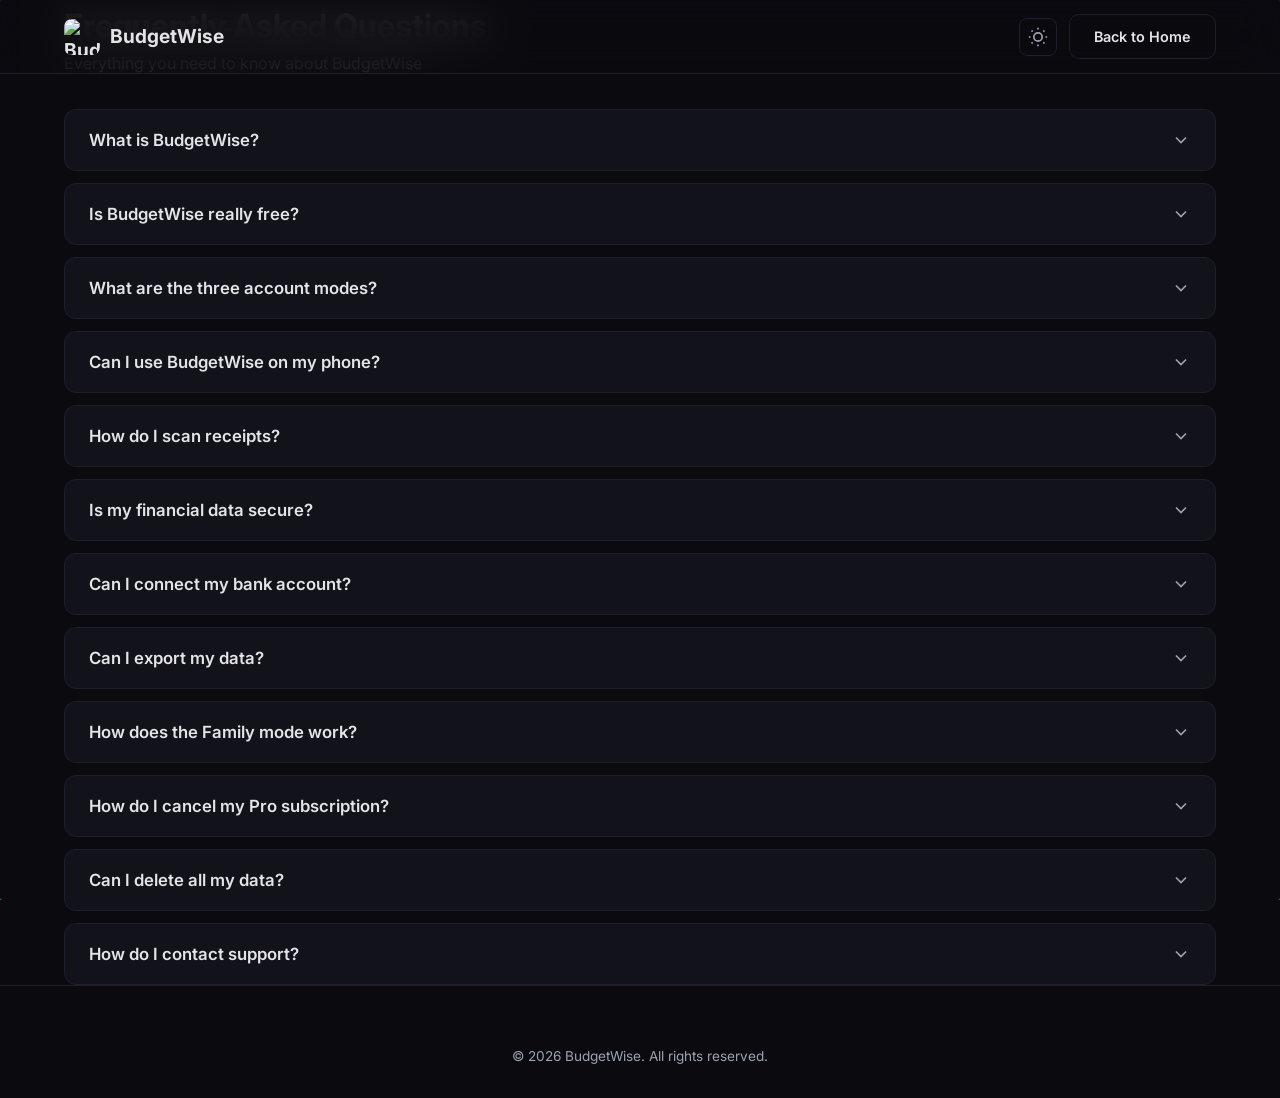
==== faq.html @ 71fa3c22 "Add dark/light theme toggle, particle animation, FAQ page, responsive fixes - Removed screenshot fro" ====
<!DOCTYPE html>
<html lang="en">
<head>
  <meta charset="UTF-8">
  <meta name="viewport" content="width=device-width, initial-scale=1.0">
  <title>BudgetWise - FAQs</title>
  <link rel="preconnect" href="https://fonts.googleapis.com">
  <link rel="preconnect" href="https://fonts.gstatic.com" crossorigin>
  <link href="https://fonts.googleapis.com/css2?family=Inter:wght@400;500;600;700;800&display=swap" rel="stylesheet">
  <link rel="stylesheet" href="style.css">
  <link rel="stylesheet" href="legal.css">
  <link rel="stylesheet" href="faq.css">
  <link rel="icon" type="image/png" href="https://budget-wise-ruby.vercel.app/icons/icon-192.png">
</head>
<body>
  <canvas id="bgCanvas"></canvas>
  <nav class="navbar">
    <div class="container nav-container">
      <a href="index.html" class="logo">
        <img src="https://budget-wise-ruby.vercel.app/icons/icon-192.png" alt="BudgetWise" width="36" height="36">
        <span>BudgetWise</span>
      </a>
      <div class="nav-right">
        <button class="theme-toggle" aria-label="Toggle theme">
          <svg class="icon-sun" width="20" height="20" viewBox="0 0 24 24" fill="none" stroke="currentColor" stroke-width="2"><circle cx="12" cy="12" r="5"/><path d="M12 1v2M12 21v2M4.22 4.22l1.42 1.42M18.36 18.36l1.42 1.42M1 12h2M21 12h2M4.22 19.78l1.42-1.42M18.36 5.64l1.42-1.42"/></svg>
          <svg class="icon-moon" width="20" height="20" viewBox="0 0 24 24" fill="none" stroke="currentColor" stroke-width="2"><path d="M21 12.79A9 9 0 1 1 11.21 3 7 7 0 0 0 21 12.79z"/></svg>
        </button>
        <a href="index.html" class="btn btn-outline nav-cta">Back to Home</a>
      </div>
    </div>
  </nav>

  <main class="legal-page">
    <div class="container">
      <div class="legal-content">
        <h1>Frequently Asked Questions</h1>
        <p class="updated">Everything you need to know about BudgetWise</p>

        <div class="faq-list">
          <div class="faq-item">
            <button class="faq-question">
              <span>What is BudgetWise?</span>
              <svg class="faq-chevron" width="20" height="20" viewBox="0 0 24 24" fill="none" stroke="currentColor" stroke-width="2"><polyline points="6 9 12 15 18 9"/></svg>
            </button>
            <div class="faq-answer">
              <p>BudgetWise is a free budgeting and financial tracking app that helps you manage your money. You can track expenses, set savings goals, scan receipts, get smart financial advice, and much more. It works on any device with a web browser.</p>
            </div>
          </div>

          <div class="faq-item">
            <button class="faq-question">
              <span>Is BudgetWise really free?</span>
              <svg class="faq-chevron" width="20" height="20" viewBox="0 0 24 24" fill="none" stroke="currentColor" stroke-width="2"><polyline points="6 9 12 15 18 9"/></svg>
            </button>
            <div class="faq-answer">
              <p>Yes! The core Personal budgeting features are completely free with no credit card required. This includes expense tracking, savings goals, charts, budget limits, receipt scanning, CSV/PDF export, recurring expenses, smart advice, and more. The Pro plan (R79/month or R659/year) unlocks Business and Family modes.</p>
            </div>
          </div>

          <div class="faq-item">
            <button class="faq-question">
              <span>What are the three account modes?</span>
              <svg class="faq-chevron" width="20" height="20" viewBox="0 0 24 24" fill="none" stroke="currentColor" stroke-width="2"><polyline points="6 9 12 15 18 9"/></svg>
            </button>
            <div class="faq-answer">
              <p><strong>Personal</strong> (free) - Track your everyday expenses, set savings goals, and manage your personal budget.<br>
              <strong>Business</strong> (Pro) - Manage business expenses, create invoices, track clients, and view profit & loss reports.<br>
              <strong>Family</strong> (Pro) - Manage your household budget with family members, allowances, chores & rewards, and shared goals.</p>
            </div>
          </div>

          <div class="faq-item">
            <button class="faq-question">
              <span>Can I use BudgetWise on my phone?</span>
              <svg class="faq-chevron" width="20" height="20" viewBox="0 0 24 24" fill="none" stroke="currentColor" stroke-width="2"><polyline points="6 9 12 15 18 9"/></svg>
            </button>
            <div class="faq-answer">
              <p>Yes! BudgetWise is a Progressive Web App (PWA) that works on any device. You can install it on your phone's home screen for a native app-like experience. It works on Android, iOS, and desktop browsers.</p>
            </div>
          </div>

          <div class="faq-item">
            <button class="faq-question">
              <span>How do I scan receipts?</span>
              <svg class="faq-chevron" width="20" height="20" viewBox="0 0 24 24" fill="none" stroke="currentColor" stroke-width="2"><polyline points="6 9 12 15 18 9"/></svg>
            </button>
            <div class="faq-answer">
              <p>On your dashboard, tap the "Scan" button next to "Add Expense". Take a photo of your receipt or upload an image, and BudgetWise will automatically extract the amount using OCR (optical character recognition) powered by Tesseract.js. You can then confirm and categorize the expense.</p>
            </div>
          </div>

          <div class="faq-item">
            <button class="faq-question">
              <span>Is my financial data secure?</span>
              <svg class="faq-chevron" width="20" height="20" viewBox="0 0 24 24" fill="none" stroke="currentColor" stroke-width="2"><polyline points="6 9 12 15 18 9"/></svg>
            </button>
            <div class="faq-answer">
              <p>Absolutely. Your data is stored securely on Supabase servers with encryption at rest and in transit. We use SSL/TLS encryption, row-level security on all database tables, and secure authentication. We never store your bank login credentials. See our <a href="privacy.html">Privacy Policy</a> for full details.</p>
            </div>
          </div>

          <div class="faq-item">
            <button class="faq-question">
              <span>Can I connect my bank account?</span>
              <svg class="faq-chevron" width="20" height="20" viewBox="0 0 24 24" fill="none" stroke="currentColor" stroke-width="2"><polyline points="6 9 12 15 18 9"/></svg>
            </button>
            <div class="faq-answer">
              <p>Bank linking is currently in beta and available for select regions. We use secure third-party providers (Plaid, Salt Edge) to connect to your bank - we never see or store your bank login details. This feature is being expanded and will be available to more users soon.</p>
            </div>
          </div>

          <div class="faq-item">
            <button class="faq-question">
              <span>Can I export my data?</span>
              <svg class="faq-chevron" width="20" height="20" viewBox="0 0 24 24" fill="none" stroke="currentColor" stroke-width="2"><polyline points="6 9 12 15 18 9"/></svg>
            </button>
            <div class="faq-answer">
              <p>Yes! You can export your expense data as CSV or PDF at any time from the Expenses page. You can also use the backup/restore feature in your Account settings to download a full backup of all your data.</p>
            </div>
          </div>

          <div class="faq-item">
            <button class="faq-question">
              <span>How does the Family mode work?</span>
              <svg class="faq-chevron" width="20" height="20" viewBox="0 0 24 24" fill="none" stroke="currentColor" stroke-width="2"><polyline points="6 9 12 15 18 9"/></svg>
            </button>
            <div class="faq-answer">
              <p>In Family mode, you can add family members (parents, teens, children), set up pocket money/allowances, create chores with rewards, and set shared family savings goals. Family members can be invited to join your family group and track shared spending together.</p>
            </div>
          </div>

          <div class="faq-item">
            <button class="faq-question">
              <span>How do I cancel my Pro subscription?</span>
              <svg class="faq-chevron" width="20" height="20" viewBox="0 0 24 24" fill="none" stroke="currentColor" stroke-width="2"><polyline points="6 9 12 15 18 9"/></svg>
            </button>
            <div class="faq-answer">
              <p>You can cancel your Pro subscription anytime from your Account settings. Your Pro features will remain active until the end of your current billing period. All your data is always yours - you can export it before downgrading.</p>
            </div>
          </div>

          <div class="faq-item">
            <button class="faq-question">
              <span>Can I delete all my data?</span>
              <svg class="faq-chevron" width="20" height="20" viewBox="0 0 24 24" fill="none" stroke="currentColor" stroke-width="2"><polyline points="6 9 12 15 18 9"/></svg>
            </button>
            <div class="faq-answer">
              <p>Yes. Go to Account settings and use the "Delete All My Data" button. This will permanently delete all your expenses, goals, settings, and account data. This action cannot be undone.</p>
            </div>
          </div>

          <div class="faq-item">
            <button class="faq-question">
              <span>How do I contact support?</span>
              <svg class="faq-chevron" width="20" height="20" viewBox="0 0 24 24" fill="none" stroke="currentColor" stroke-width="2"><polyline points="6 9 12 15 18 9"/></svg>
            </button>
            <div class="faq-answer">
              <p>For any questions, issues, or feedback, email us at <a href="mailto:ezechiasmulamba@gmail.com">ezechiasmulamba@gmail.com</a>. We typically respond within 24 hours.</p>
            </div>
          </div>
        </div>
      </div>
    </div>
  </main>

  <footer class="footer">
    <div class="container">
      <div class="footer-bottom" style="border:none;padding:0">
        <p>&copy; 2026 BudgetWise. All rights reserved.</p>
      </div>
    </div>
  </footer>

  <script src="script.js"></script>
  <script>
    document.querySelectorAll('.faq-question').forEach(btn => {
      btn.addEventListener('click', () => {
        const item = btn.parentElement;
        const isOpen = item.classList.contains('open');
        document.querySelectorAll('.faq-item.open').forEach(el => el.classList.remove('open'));
        if (!isOpen) item.classList.add('open');
      });
    });
  </script>
</body>
</html>
---- style.css ----
/* ===== Reset & Variables ===== */
*,*::before,*::after{margin:0;padding:0;box-sizing:border-box}
:root{
  --bg:#0a0a0f;
  --bg-card:#12121a;
  --bg-card-hover:#1a1a2e;
  --text:#e4e4e7;
  --text-muted:#9ca3af;
  --border:#1e1e2e;
  --green:#10b981;
  --blue:#3b82f6;
  --purple:#8b5cf6;
  --gradient:linear-gradient(135deg,#10b981,#3b82f6,#8b5cf6);
  --radius:12px;
  --radius-lg:20px;
  --shadow:0 4px 30px rgba(0,0,0,0.3);
  --navbar-bg:rgba(10,10,15,0.8);
}
/* Light theme */
[data-theme="light"]{
  --bg:#f5f7fa;
  --bg-card:#ffffff;
  --bg-card-hover:#f0f0f5;
  --text:#1a1a2e;
  --text-muted:#4b5563;
  --border:#e2e4e9;
  --shadow:0 4px 30px rgba(0,0,0,0.08);
  --navbar-bg:rgba(245,247,250,0.85);
}
[data-theme="light"] .gradient-text{background:linear-gradient(135deg,#059669,#2563eb,#7c3aed);-webkit-background-clip:text;-webkit-text-fill-color:transparent;background-clip:text;background-size:200% 200%;animation:gradient-shift 4s ease infinite}
[data-theme="light"] .btn-primary{background:linear-gradient(135deg,#059669,#2563eb,#7c3aed);background-size:200% 200%;animation:gradient-shift 4s ease infinite}
[data-theme="light"] .btn-primary:hover{box-shadow:0 8px 30px rgba(5,150,105,0.3)}
[data-theme="light"] .badge{background:rgba(5,150,105,0.1);color:#059669;border-color:rgba(5,150,105,0.2)}
[data-theme="light"] .hero-bg-glow{background:radial-gradient(circle,rgba(5,150,105,0.08),transparent 70%)}
[data-theme="light"] .feature-card{box-shadow:0 2px 12px rgba(0,0,0,0.04)}
[data-theme="light"] .pricing-card{box-shadow:0 2px 12px rgba(0,0,0,0.04)}
[data-theme="light"] .account-card{box-shadow:0 2px 12px rgba(0,0,0,0.04)}
[data-theme="light"] .phone-mockup,[data-theme="light"] .desktop-mockup{border-color:#d1d5db;box-shadow:0 20px 60px rgba(0,0,0,0.12)}

/* Canvas particles */
#bgCanvas{position:fixed;inset:0;z-index:0;pointer-events:none}

html{scroll-behavior:smooth;scroll-padding-top:80px}
body{font-family:'Inter',system-ui,-apple-system,sans-serif;background:var(--bg);color:var(--text);line-height:1.6;overflow-x:hidden;transition:background 0.3s,color 0.3s}
section,nav,footer,.navbar{position:relative;z-index:1}
img{max-width:100%;display:block}
a{text-decoration:none;color:inherit}
ul{list-style:none}
.container{max-width:1200px;margin:0 auto;padding:0 24px}

/* ===== Animations ===== */
.animate-up{opacity:0;transform:translateY(40px);transition:opacity 0.7s ease,transform 0.7s ease}
.animate-up.visible{opacity:1;transform:translateY(0)}
.delay-1{transition-delay:0.15s}
.delay-2{transition-delay:0.3s}

@keyframes float{0%,100%{transform:translateY(0)}50%{transform:translateY(-12px)}}
@keyframes pulse-glow{0%,100%{opacity:0.4}50%{opacity:0.7}}
@keyframes gradient-shift{0%{background-position:0% 50%}50%{background-position:100% 50%}100%{background-position:0% 50%}}

/* ===== Common ===== */
.gradient-text{background:var(--gradient);-webkit-background-clip:text;-webkit-text-fill-color:transparent;background-clip:text;background-size:200% 200%;animation:gradient-shift 4s ease infinite}
.badge{display:inline-block;padding:6px 16px;border-radius:50px;font-size:0.85rem;font-weight:600;background:rgba(16,185,129,0.12);color:var(--green);border:1px solid rgba(16,185,129,0.2);margin-bottom:16px}
.section-header{text-align:center;max-width:640px;margin:0 auto 60px}
.section-header h2{font-size:clamp(1.8rem,4vw,2.8rem);font-weight:800;margin-bottom:12px}
.section-header p{color:var(--text-muted);font-size:1.05rem}

.btn{display:inline-flex;align-items:center;justify-content:center;gap:8px;padding:12px 28px;border-radius:10px;font-weight:600;font-size:0.95rem;cursor:pointer;transition:all 0.3s ease;border:none}
.btn-primary{background:var(--gradient);color:#fff;background-size:200% 200%;animation:gradient-shift 4s ease infinite}
.btn-primary:hover{transform:translateY(-2px);box-shadow:0 8px 30px rgba(16,185,129,0.3)}
.btn-outline{border:1.5px solid var(--border);color:var(--text);background:transparent}
.btn-outline:hover{border-color:var(--green);color:var(--green);transform:translateY(-2px)}
.btn-lg{padding:16px 36px;font-size:1.05rem;border-radius:12px}
.btn-block{width:100%;text-align:center}

/* ===== Navbar ===== */
.navbar{position:fixed;top:0;left:0;right:0;z-index:100;background:var(--navbar-bg);backdrop-filter:blur(20px);border-bottom:1px solid var(--border);padding:14px 0;transition:all 0.3s}
.nav-container{display:flex;align-items:center;justify-content:space-between}
.logo{display:flex;align-items:center;gap:10px;font-size:1.2rem;font-weight:700}
.logo img{border-radius:8px}
.nav-links{display:flex;gap:32px}
.nav-links a{color:var(--text-muted);font-weight:500;font-size:0.95rem;transition:color 0.3s}
.nav-links a:hover{color:var(--text)}
.nav-cta{padding:10px 24px;font-size:0.9rem}
.nav-right{display:flex;align-items:center;gap:12px}
.theme-toggle{background:none;border:1.5px solid var(--border);border-radius:8px;width:38px;height:38px;display:flex;align-items:center;justify-content:center;cursor:pointer;color:var(--text-muted);transition:all 0.3s}
.theme-toggle:hover{border-color:var(--green);color:var(--green)}
.icon-moon{display:none}
[data-theme="light"] .icon-sun{display:none}
[data-theme="light"] .icon-moon{display:block}
.mobile-menu-btn{display:none;background:none;border:none;cursor:pointer;flex-direction:column;gap:5px;padding:4px}
.mobile-menu-btn span{display:block;width:24px;height:2px;background:var(--text);border-radius:2px;transition:all 0.3s}

/* ===== Hero ===== */
.hero{min-height:100vh;display:flex;align-items:center;padding:120px 0 80px;position:relative;overflow:hidden}
.hero-bg-glow{position:absolute;width:600px;height:600px;border-radius:50%;background:radial-gradient(circle,rgba(16,185,129,0.12),transparent 70%);top:-100px;right:-100px;animation:pulse-glow 5s ease infinite;pointer-events:none}
.hero-container{text-align:center;max-width:720px;margin:0 auto}
.hero-text h1{font-size:clamp(2.2rem,5vw,3.6rem);font-weight:800;line-height:1.15;margin-bottom:20px}
.hero-text p{color:var(--text-muted);font-size:1.1rem;margin-bottom:32px;max-width:560px;margin-left:auto;margin-right:auto}
.hero-actions{display:flex;gap:16px;margin-bottom:48px;flex-wrap:wrap;justify-content:center}
.hero-stats{display:flex;gap:40px;justify-content:center}
.hero-stats .stat{display:flex;flex-direction:column}
.hero-stats strong{font-size:1.5rem;background:var(--gradient);-webkit-background-clip:text;-webkit-text-fill-color:transparent;background-clip:text}
.hero-stats span{font-size:0.85rem;color:var(--text-muted)}

/* Phone mockup */
.phone-mockup{width:280px;border-radius:32px;overflow:hidden;border:3px solid var(--border);box-shadow:0 20px 60px rgba(0,0,0,0.5);animation:float 6s ease-in-out infinite;background:var(--bg-card)}
.phone-mockup img{width:100%;display:block}

/* ===== Features ===== */
.features{padding:100px 0;position:relative}
.features-grid{display:grid;grid-template-columns:repeat(3,1fr);gap:24px}
.feature-card{background:var(--bg-card);border:1px solid var(--border);border-radius:var(--radius-lg);padding:32px;transition:all 0.4s ease}
.feature-card:hover{transform:translateY(-6px);border-color:rgba(16,185,129,0.3);box-shadow:0 12px 40px rgba(0,0,0,0.3)}
.feature-icon{width:48px;height:48px;border-radius:12px;display:flex;align-items:center;justify-content:center;margin-bottom:20px}
.feature-card h3{font-size:1.15rem;font-weight:700;margin-bottom:8px}
.feature-card p{color:var(--text-muted);font-size:0.9rem;line-height:1.6}

/* ===== Account Modes ===== */
.accounts{padding:100px 0;background:linear-gradient(180deg,transparent,rgba(16,185,129,0.03),transparent)}
.accounts-grid{display:grid;grid-template-columns:repeat(3,1fr);gap:24px}
.account-card{background:var(--bg-card);border:1px solid var(--border);border-radius:var(--radius-lg);padding:36px;transition:all 0.4s ease}
.account-card:hover{transform:translateY(-6px);box-shadow:var(--shadow)}
.account-badge{display:inline-block;padding:4px 14px;border-radius:50px;font-size:0.8rem;font-weight:700;color:#fff;margin-bottom:16px}
.personal-bg{background:var(--green)}
.business-bg{background:var(--blue)}
.family-bg{background:var(--purple)}
.account-card.personal:hover{border-color:rgba(16,185,129,0.4)}
.account-card.business:hover{border-color:rgba(59,130,246,0.4)}
.account-card.family:hover{border-color:rgba(139,92,246,0.4)}
.account-card h3{font-size:1.3rem;font-weight:700;margin-bottom:8px}
.account-card>p{color:var(--text-muted);font-size:0.9rem;margin-bottom:20px}
.account-card ul{display:flex;flex-direction:column;gap:10px}
.account-card li{color:var(--text-muted);font-size:0.9rem;padding-left:24px;position:relative}
.account-card li::before{content:'';position:absolute;left:0;top:6px;width:8px;height:8px;border-radius:50%}
.account-card.personal li::before{background:var(--green)}
.account-card.business li::before{background:var(--blue)}
.account-card.family li::before{background:var(--purple)}

/* ===== Screenshots ===== */
.screenshots{padding:100px 0}
.screenshots-duo{display:flex;align-items:center;justify-content:center;gap:60px}
.screenshot-phone,.screenshot-desktop{text-align:center}
.screenshot-phone p,.screenshot-desktop p{margin-top:16px;font-weight:600;color:var(--text-muted);font-size:1.05rem}
.screenshot-phone .phone-mockup{width:220px}
.desktop-mockup{border-radius:12px;overflow:hidden;border:3px solid var(--border);box-shadow:0 20px 60px rgba(0,0,0,0.5);background:var(--bg-card);max-width:680px;animation:float 6s ease-in-out infinite;animation-delay:1s}
.desktop-mockup img{width:100%;display:block}

/* ===== Pricing ===== */
.pricing{padding:100px 0;background:linear-gradient(180deg,transparent,rgba(139,92,246,0.03),transparent)}
.pricing-grid{display:grid;grid-template-columns:repeat(3,1fr);gap:24px;align-items:start}
.pricing-card{background:var(--bg-card);border:1px solid var(--border);border-radius:var(--radius-lg);padding:36px;transition:all 0.4s ease;position:relative}
.pricing-card:hover{transform:translateY(-6px);box-shadow:var(--shadow)}
.pricing-card.featured{border-color:rgba(16,185,129,0.4);background:linear-gradient(135deg,rgba(16,185,129,0.06),rgba(59,130,246,0.06))}
.popular-tag{position:absolute;top:-12px;left:50%;transform:translateX(-50%);background:var(--gradient);color:#fff;padding:4px 20px;border-radius:50px;font-size:0.8rem;font-weight:700;background-size:200% 200%;animation:gradient-shift 4s ease infinite}
.pricing-header{margin-bottom:28px}
.pricing-header h3{font-size:1.3rem;font-weight:700;margin-bottom:8px}
.price{font-size:2.8rem;font-weight:800;margin-bottom:4px}
.price span{font-size:1rem;font-weight:500;color:var(--text-muted)}
.pricing-header p{color:var(--text-muted);font-size:0.9rem}
.pricing-card ul{display:flex;flex-direction:column;gap:12px;margin-bottom:28px}
.pricing-card li.included{padding-left:28px;position:relative;color:var(--text-muted);font-size:0.9rem}
.pricing-card li.included::before{content:'✓';position:absolute;left:0;color:var(--green);font-weight:700}

/* ===== CTA ===== */
.cta{padding:100px 0}
.cta-content{text-align:center;max-width:600px;margin:0 auto;padding:60px 40px;background:var(--bg-card);border:1px solid var(--border);border-radius:var(--radius-lg);position:relative;overflow:hidden}
.cta-content::before{content:'';position:absolute;top:-50%;left:-50%;width:200%;height:200%;background:radial-gradient(circle at center,rgba(16,185,129,0.06),transparent 50%);pointer-events:none}
.cta-content h2{font-size:clamp(1.6rem,3vw,2.2rem);font-weight:800;margin-bottom:12px}
.cta-content p{color:var(--text-muted);margin-bottom:28px;font-size:1.05rem}

/* ===== Footer ===== */
.footer{padding:60px 0 30px;border-top:1px solid var(--border)}
.footer-grid{display:grid;grid-template-columns:2fr 1fr 1fr 1fr;gap:40px;margin-bottom:40px}
.footer-brand p{color:var(--text-muted);margin-top:12px;font-size:0.9rem;max-width:280px}
.footer-links{display:flex;flex-direction:column;gap:10px}
.footer-links h4{font-weight:700;margin-bottom:4px;font-size:0.95rem}
.footer-links a{color:var(--text-muted);font-size:0.9rem;transition:color 0.3s}
.footer-links a:hover{color:var(--green)}
.footer-bottom{text-align:center;padding-top:24px;border-top:1px solid var(--border);color:var(--text-muted);font-size:0.85rem}

/* ===== Mobile ===== */
@media(max-width:968px){
  .nav-links{display:none}
  .nav-cta{display:none}
  .mobile-menu-btn{display:flex}
  .nav-links.active{display:flex;flex-direction:column;position:absolute;top:100%;left:0;right:0;background:var(--bg);padding:24px;gap:20px;border-bottom:1px solid var(--border)}
  .nav-links.active+.nav-cta,.nav-links.active~.nav-cta{display:inline-flex;position:absolute;top:calc(100% + 140px);right:24px}

  .hero-text p{max-width:100%}

  .features-grid{grid-template-columns:1fr 1fr}
  .accounts-grid{grid-template-columns:1fr}
  .pricing-grid{grid-template-columns:1fr}
  .footer-grid{grid-template-columns:1fr 1fr}
}
@media(max-width:640px){
  .features-grid{grid-template-columns:1fr}
  .hero-stats{gap:24px}
  .footer-grid{grid-template-columns:1fr}
  .screenshots-duo{flex-direction:column;gap:40px}
  .desktop-mockup{max-width:100%}
  .phone-mockup{width:240px}
}
---- faq.css ----
/* FAQ accordion */
.faq-list{display:flex;flex-direction:column;gap:12px;margin-top:32px}
.faq-item{background:var(--bg-card);border:1px solid var(--border);border-radius:12px;overflow:hidden;transition:all 0.3s}
.faq-item:hover{border-color:rgba(16,185,129,0.3)}
.faq-question{width:100%;display:flex;align-items:center;justify-content:space-between;padding:20px 24px;background:none;border:none;color:var(--text);font-size:1.05rem;font-weight:600;cursor:pointer;text-align:left;font-family:inherit;gap:16px}
.faq-chevron{flex-shrink:0;transition:transform 0.3s;color:var(--text-muted)}
.faq-item.open .faq-chevron{transform:rotate(180deg);color:var(--green)}
.faq-answer{max-height:0;overflow:hidden;transition:max-height 0.4s ease,padding 0.3s ease}
.faq-item.open .faq-answer{max-height:300px;padding:0 24px 20px}
.faq-answer p{color:var(--text-muted);line-height:1.7;font-size:0.95rem}
.faq-answer a{color:var(--green)}
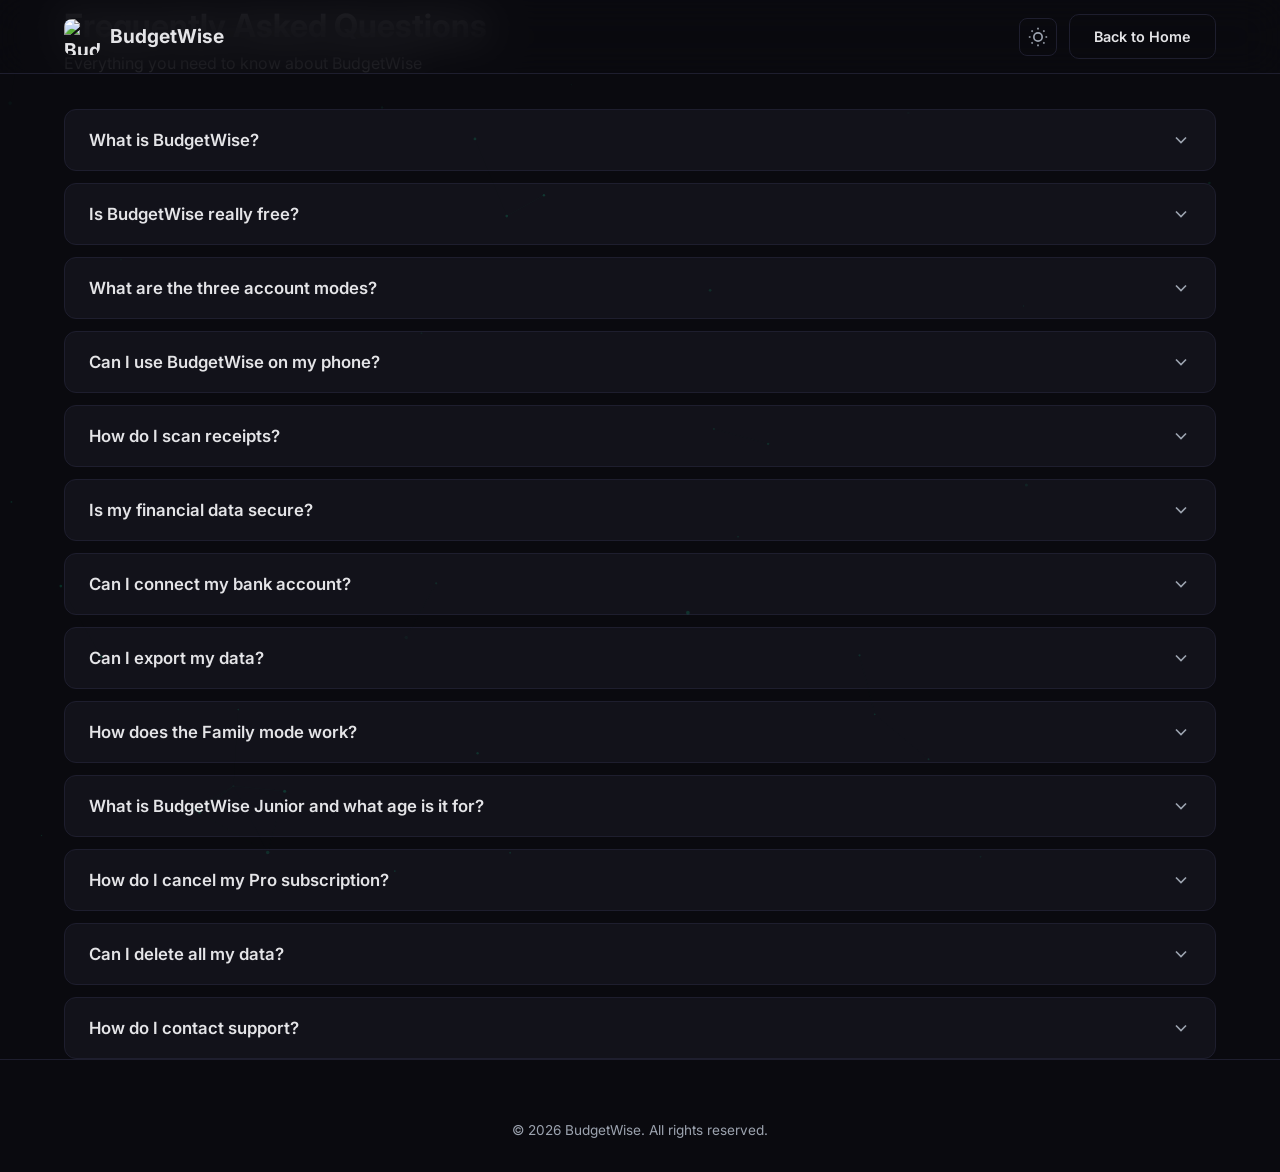
==== commit a81f7e0b: "feat(seo,aeo): structured data, crawl files, and factual corrections SEO foundations, none of which " ====
--- a/faq.html
+++ b/faq.html
@@ -3,21 +3,155 @@
 <head>
   <meta charset="UTF-8">
   <meta name="viewport" content="width=device-width, initial-scale=1.0">
-  <title>BudgetWise - FAQs</title>
+  <title>BudgetWise FAQs — Pricing, Features, Security & Junior</title>
+  <meta name="description" content="Answers to common questions about BudgetWise: what it costs, how your data is secured, which banks are supported, and how BudgetWise Junior works for kids aged 7–17.">
+  <link rel="canonical" href="https://budgetwise-website.vercel.app/faq.html">
+  <meta name="theme-color" content="#10b981">
+  <meta name="robots" content="index, follow, max-image-preview:large">
+  <meta name="author" content="BudgetWise">
+
+  <!-- Open Graph -->
+  <meta property="og:type" content="website">
+  <meta property="og:site_name" content="BudgetWise">
+  <meta property="og:locale" content="en_ZA">
+  <meta property="og:url" content="https://budgetwise-website.vercel.app/faq.html">
+  <meta property="og:title" content="BudgetWise FAQs — Pricing, Features, Security & Junior">
+  <meta property="og:description" content="Answers to common questions about BudgetWise: what it costs, how your data is secured, which banks are supported, and how BudgetWise Junior works for kids aged 7–17.">
+  <meta property="og:image" content="https://budgetwise-website.vercel.app/assets/desktop-personal.png">
+  <meta property="og:image:alt" content="The BudgetWise dashboard showing spending charts and savings goals">
+
+  <!-- Twitter -->
+  <meta name="twitter:card" content="summary_large_image">
+  <meta name="twitter:title" content="BudgetWise FAQs — Pricing, Features, Security & Junior">
+  <meta name="twitter:description" content="Answers to common questions about BudgetWise: what it costs, how your data is secured, which banks are supported, and how BudgetWise Junior works for kids aged 7–17.">
+  <meta name="twitter:image" content="https://budgetwise-website.vercel.app/assets/desktop-personal.png">
+
   <link rel="preconnect" href="https://fonts.googleapis.com">
   <link rel="preconnect" href="https://fonts.gstatic.com" crossorigin>
   <link href="https://fonts.googleapis.com/css2?family=Inter:wght@400;500;600;700;800&display=swap" rel="stylesheet">
   <link rel="stylesheet" href="style.css">
   <link rel="stylesheet" href="legal.css">
   <link rel="stylesheet" href="faq.css">
-  <link rel="icon" type="image/png" href="https://budget-wise-ruby.vercel.app/icons/icon-192.png">
+  <link rel="icon" type="image/png" href="https://budget-wise-react.vercel.app/icons/icon-192.png">
+<script type="application/ld+json">
+{
+  "@context": "https://schema.org",
+  "@type": "FAQPage",
+  "mainEntity": [
+    {
+      "@type": "Question",
+      "name": "What is BudgetWise?",
+      "acceptedAnswer": {
+        "@type": "Answer",
+        "text": "BudgetWise is a free budgeting and financial tracking app that helps you manage your money. You can track expenses, set savings goals, scan receipts, get smart financial advice, and much more. It works on any device with a web browser."
+      }
+    },
+    {
+      "@type": "Question",
+      "name": "Is BudgetWise really free?",
+      "acceptedAnswer": {
+        "@type": "Answer",
+        "text": "Yes — and right now everything is free. While BudgetWise is in pre-launch we are not charging for anything, so Business mode, Family mode and BudgetWise Junior are all included at no cost and no card is required. We plan to introduce Pro plans (indicatively R79/month or R659/year) when we go live, and we will give you clear notice before any charging begins."
+      }
+    },
+    {
+      "@type": "Question",
+      "name": "What are the three account modes?",
+      "acceptedAnswer": {
+        "@type": "Answer",
+        "text": "Personal (free) - Track your everyday expenses, set savings goals, and manage your personal budget. Business (Pro) - Manage business expenses, create invoices, track clients, and view profit & loss reports. Family (Pro) - Manage your household budget with family members, allowances, chores & rewards, and shared goals."
+      }
+    },
+    {
+      "@type": "Question",
+      "name": "Can I use BudgetWise on my phone?",
+      "acceptedAnswer": {
+        "@type": "Answer",
+        "text": "Yes! BudgetWise is a Progressive Web App (PWA) that works on any device. You can install it on your phone's home screen for a native app-like experience. It works on Android, iOS, and desktop browsers."
+      }
+    },
+    {
+      "@type": "Question",
+      "name": "How do I scan receipts?",
+      "acceptedAnswer": {
+        "@type": "Answer",
+        "text": "On your dashboard, tap the \"Scan\" button next to \"Add Expense\". Take a photo of your receipt or upload an image, and BudgetWise will automatically extract the amount using OCR (optical character recognition) powered by Tesseract.js. You can then confirm and categorize the expense."
+      }
+    },
+    {
+      "@type": "Question",
+      "name": "Is my financial data secure?",
+      "acceptedAnswer": {
+        "@type": "Answer",
+        "text": "Absolutely. Your data is stored securely on Supabase servers with encryption at rest and in transit. We use SSL/TLS encryption, row-level security on all database tables, and secure authentication. We never store your bank login credentials. See our Privacy Policy for full details."
+      }
+    },
+    {
+      "@type": "Question",
+      "name": "Can I connect my bank account?",
+      "acceptedAnswer": {
+        "@type": "Answer",
+        "text": "Not yet. Automatic bank syncing is still in development, so for now you add your accounts and card balances manually. When it launches it will run through a licensed open-banking provider, and we will never see or store your online banking username or password."
+      }
+    },
+    {
+      "@type": "Question",
+      "name": "Can I export my data?",
+      "acceptedAnswer": {
+        "@type": "Answer",
+        "text": "Yes! You can export your expense data as CSV or PDF at any time from the Expenses page. You can also use the backup/restore feature in your Account settings to download a full backup of all your data."
+      }
+    },
+    {
+      "@type": "Question",
+      "name": "How does the Family mode work?",
+      "acceptedAnswer": {
+        "@type": "Answer",
+        "text": "In Family mode, you can add family members (parents, teens, children), set up pocket money/allowances, create chores with rewards, and set shared family savings goals. Family members can be invited to join your family group and track shared spending together."
+      }
+    },
+    {
+      "@type": "Question",
+      "name": "What is BudgetWise Junior and what age is it for?",
+      "acceptedAnswer": {
+        "@type": "Answer",
+        "text": "BudgetWise Junior teaches children to manage money inside your Family account. It covers ages 7 to 17, with lessons grouped into age brackets (7–9, 10–12, 13–15 and 16–17) so the content suits your child. Kids get chores with rewards, a Save / Spend / Give split, short money lessons, and can propose savings goals or ask you for money — which you approve, adjust or decline. A child never creates their own account: you set up their profile and they sign in with a 4-digit PIN, seeing only their own view and never your accounts or expenses."
+      }
+    },
+    {
+      "@type": "Question",
+      "name": "How do I cancel my Pro subscription?",
+      "acceptedAnswer": {
+        "@type": "Answer",
+        "text": "There is nothing to cancel at the moment — no subscriptions are being sold and nobody is being charged. Once paid plans launch you will be able to cancel anytime from your Account settings, and your data is always yours to export."
+      }
+    },
+    {
+      "@type": "Question",
+      "name": "Can I delete all my data?",
+      "acceptedAnswer": {
+        "@type": "Answer",
+        "text": "Yes. Go to Account settings and use the \"Delete All My Data\" button. This will permanently delete all your expenses, goals, settings, and account data. This action cannot be undone."
+      }
+    },
+    {
+      "@type": "Question",
+      "name": "How do I contact support?",
+      "acceptedAnswer": {
+        "@type": "Answer",
+        "text": "For any questions, issues, or feedback, email us at ezechiasmulamba@gmail.com . We typically respond within 24 hours."
+      }
+    }
+  ]
+}
+</script>
 </head>
 <body>
   <canvas id="bgCanvas"></canvas>
   <nav class="navbar">
     <div class="container nav-container">
       <a href="index.html" class="logo">
-        <img src="https://budget-wise-ruby.vercel.app/icons/icon-192.png" alt="BudgetWise" width="36" height="36">
+        <img src="https://budget-wise-react.vercel.app/icons/icon-192.png" alt="BudgetWise" width="36" height="36">
         <span>BudgetWise</span>
       </a>
       <div class="nav-right">
@@ -53,7 +187,7 @@
               <svg class="faq-chevron" width="20" height="20" viewBox="0 0 24 24" fill="none" stroke="currentColor" stroke-width="2"><polyline points="6 9 12 15 18 9"/></svg>
             </button>
             <div class="faq-answer">
-              <p>Yes! The core Personal budgeting features are completely free with no credit card required. This includes expense tracking, savings goals, charts, budget limits, receipt scanning, CSV/PDF export, recurring expenses, smart advice, and more. The Pro plan (R79/month or R659/year) unlocks Business and Family modes.</p>
+              <p>Yes — and right now <strong>everything</strong> is free. While BudgetWise is in pre-launch we are not charging for anything, so Business mode, Family mode and BudgetWise Junior are all included at no cost and no card is required. We plan to introduce Pro plans (indicatively R79/month or R659/year) when we go live, and we will give you clear notice before any charging begins.</p>
             </div>
           </div>
 
@@ -105,7 +239,7 @@
               <svg class="faq-chevron" width="20" height="20" viewBox="0 0 24 24" fill="none" stroke="currentColor" stroke-width="2"><polyline points="6 9 12 15 18 9"/></svg>
             </button>
             <div class="faq-answer">
-              <p>Bank linking is currently in beta and available for select regions. We use secure third-party providers (Plaid, Salt Edge) to connect to your bank - we never see or store your bank login details. This feature is being expanded and will be available to more users soon.</p>
+              <p>Not yet. Automatic bank syncing is still in development, so for now you add your accounts and card balances manually. When it launches it will run through a licensed open-banking provider, and we will never see or store your online banking username or password.</p>
             </div>
           </div>
 
@@ -128,6 +262,15 @@
               <p>In Family mode, you can add family members (parents, teens, children), set up pocket money/allowances, create chores with rewards, and set shared family savings goals. Family members can be invited to join your family group and track shared spending together.</p>
             </div>
           </div>
+          <div class="faq-item">
+            <button class="faq-question">
+              <span>What is BudgetWise Junior and what age is it for?</span>
+              <svg class="faq-chevron" width="20" height="20" viewBox="0 0 24 24" fill="none" stroke="currentColor" stroke-width="2"><polyline points="6 9 12 15 18 9"/></svg>
+            </button>
+            <div class="faq-answer">
+              <p>BudgetWise Junior teaches children to manage money inside your Family account. It covers ages 7 to 17, with lessons grouped into age brackets (7&ndash;9, 10&ndash;12, 13&ndash;15 and 16&ndash;17) so the content suits your child. Kids get chores with rewards, a Save / Spend / Give split, short money lessons, and can propose savings goals or ask you for money &mdash; which you approve, adjust or decline. A child never creates their own account: you set up their profile and they sign in with a 4-digit PIN, seeing only their own view and never your accounts or expenses.</p>
+            </div>
+          </div>
 
           <div class="faq-item">
             <button class="faq-question">
@@ -135,7 +278,7 @@
               <svg class="faq-chevron" width="20" height="20" viewBox="0 0 24 24" fill="none" stroke="currentColor" stroke-width="2"><polyline points="6 9 12 15 18 9"/></svg>
             </button>
             <div class="faq-answer">
-              <p>You can cancel your Pro subscription anytime from your Account settings. Your Pro features will remain active until the end of your current billing period. All your data is always yours - you can export it before downgrading.</p>
+              <p>There is nothing to cancel at the moment — no subscriptions are being sold and nobody is being charged. Once paid plans launch you will be able to cancel anytime from your Account settings, and your data is always yours to export.</p>
             </div>
           </div>
 
